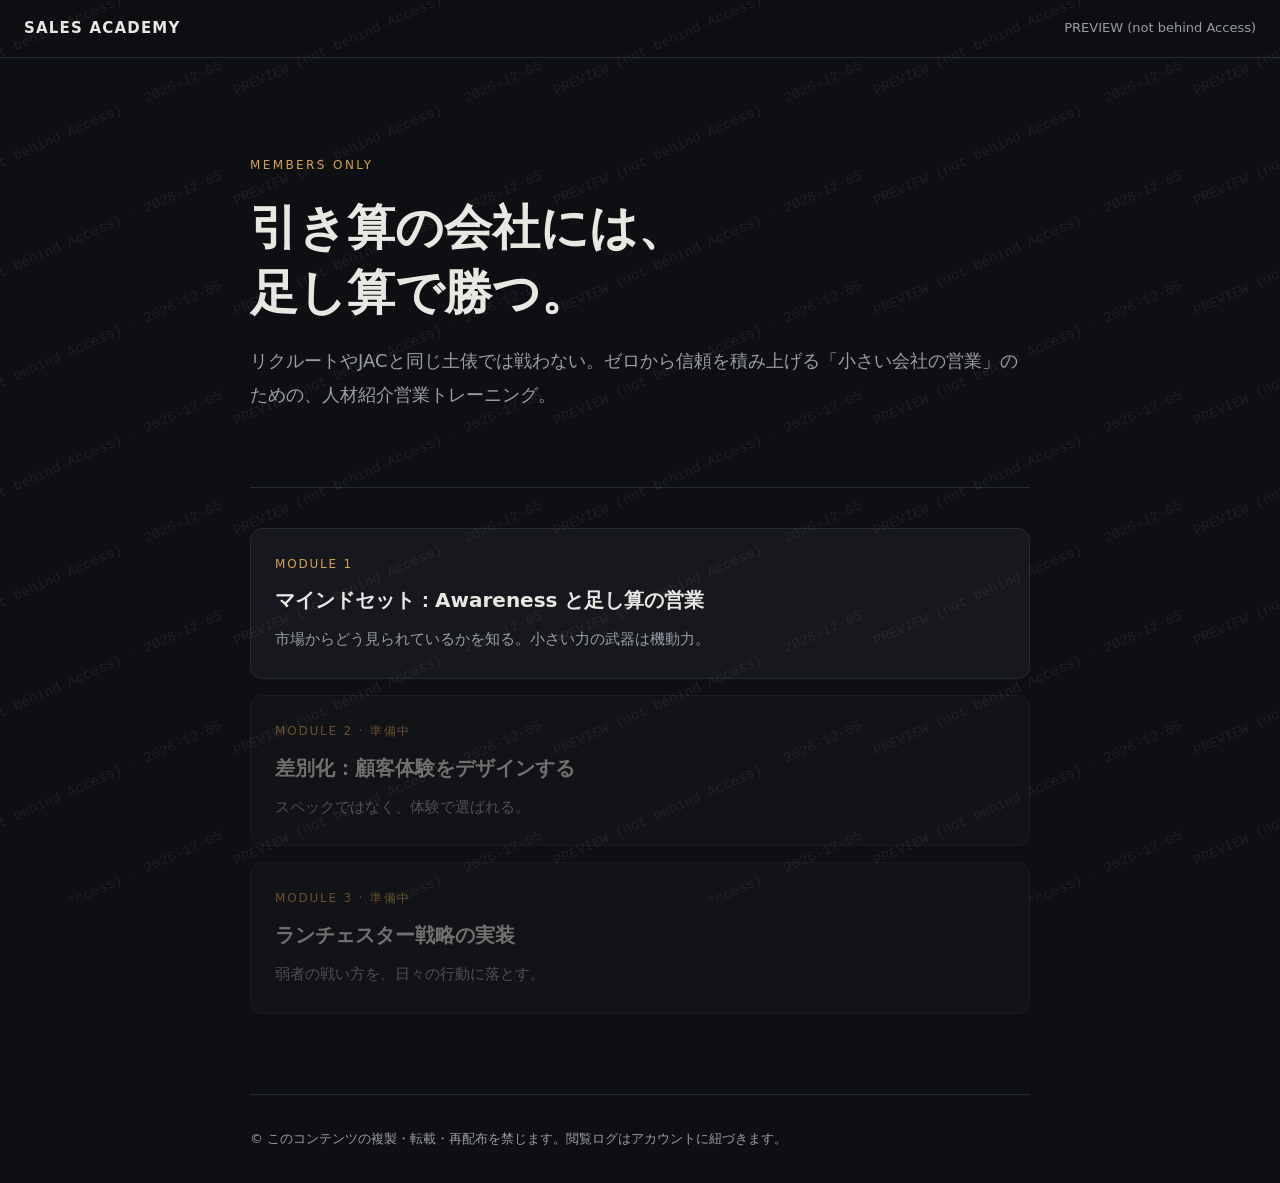
==== index.html @ 24fe83ec "Add files via upload" ====
<!doctype html>
<html lang="ja">
<head>
<meta charset="utf-8">
<meta name="viewport" content="width=device-width,initial-scale=1">
<meta name="robots" content="noindex,nofollow,noarchive">
<title>Sales Academy</title>
<link rel="stylesheet" href="style.css">
</head>
<body>
<header class="top"><span class="brand">SALES ACADEMY</span><span class="who" id="who">…</span></header>
<main class="wrap">
  <section class="hero">
    <div class="eyebrow">Members only</div>
    <h1>引き算の会社には、<br>足し算で勝つ。</h1>
    <p class="lead">リクルートやJACと同じ土俵では戦わない。ゼロから信頼を積み上げる「小さい会社の営業」のための、人材紹介営業トレーニング。</p>
  </section>
  <div class="cards">
    <a class="card" href="module-1.html"><div class="tag">MODULE 1</div><h3>マインドセット：Awareness と足し算の営業</h3><p>市場からどう見られているかを知る。小さい力の武器は機動力。</p></a>
    <a class="card off" href="#"><div class="tag">MODULE 2 · 準備中</div><h3>差別化：顧客体験をデザインする</h3><p>スペックではなく、体験で選ばれる。</p></a>
    <a class="card off" href="#"><div class="tag">MODULE 3 · 準備中</div><h3>ランチェスター戦略の実装</h3><p>弱者の戦い方を、日々の行動に落とす。</p></a>
  </div>
  <footer>© このコンテンツの複製・転載・再配布を禁じます。閲覧ログはアカウントに紐づきます。</footer>
</main>
<script src="guard.js"></script>
</body>
</html>
---- style.css ----
:root{--bg:#0e0f12;--panel:#16181d;--line:#262a32;--text:#e9e7e2;--mute:#9a9da6;--accent:#d4a24c;--accent2:#e8c27a}
*{box-sizing:border-box}
html{scroll-behavior:smooth}
body{margin:0;background:var(--bg);color:var(--text);font-family:"Hiragino Sans","Noto Sans JP","Yu Gothic",system-ui,sans-serif;line-height:1.9;font-size:17px;-webkit-user-select:none;user-select:none;-webkit-touch-callout:none}
a{color:var(--accent2);text-decoration:none}
header.top{position:sticky;top:0;z-index:20;background:rgba(14,15,18,.92);backdrop-filter:blur(8px);border-bottom:1px solid var(--line);display:flex;justify-content:space-between;align-items:center;padding:14px 24px}
header.top .brand{font-weight:700;letter-spacing:.08em;font-size:15px}
header.top .who{color:var(--mute);font-size:13px}
.wrap{max-width:820px;margin:0 auto;padding:0 20px}
.hero{padding:96px 0 56px;border-bottom:1px solid var(--line)}
.eyebrow{color:var(--accent);letter-spacing:.2em;font-size:12px;text-transform:uppercase}
h1{font-size:clamp(30px,5vw,48px);line-height:1.35;margin:.4em 0}
h2{font-size:26px;margin:2.2em 0 .6em;line-height:1.4}
h2 .n{color:var(--accent);font-variant-numeric:tabular-nums;margin-right:.5em}
.lead{color:var(--mute);font-size:18px}
.cards{display:grid;gap:16px;margin:40px 0}
.card{display:block;background:var(--panel);border:1px solid var(--line);border-radius:12px;padding:24px;color:var(--text);transition:.2s}
.card:hover{border-color:var(--accent)}
.card.off{opacity:.45;pointer-events:none}
.card .tag{font-size:12px;color:var(--accent);letter-spacing:.15em}
.card h3{margin:.3em 0;font-size:20px}
.card p{margin:0;color:var(--mute);font-size:15px}
.quote{border-left:3px solid var(--accent);padding:.4em 0 .4em 1.2em;margin:1.6em 0;font-size:20px;font-weight:600}
.compare{display:grid;grid-template-columns:1fr 1fr;gap:12px;margin:1.5em 0}
.compare>div{background:var(--panel);border:1px solid var(--line);border-radius:10px;padding:18px}
.compare h4{margin:0 0 .4em;color:var(--accent2)}
.compare ul{margin:0;padding-left:1.2em;color:var(--mute);font-size:15px}
.ask{background:#1b1d23;border:1px dashed var(--accent);border-radius:10px;padding:18px 22px;margin:1.8em 0}
.ask b{color:var(--accent2);display:block;margin-bottom:.3em;font-size:13px;letter-spacing:.15em}
.ask ol{margin:.2em 0;padding-left:1.3em}
.draft{display:inline-block;font-size:11px;border:1px solid var(--mute);color:var(--mute);border-radius:99px;padding:0 .7em;margin-left:.6em;vertical-align:middle}
nav.toc{position:sticky;top:60px;background:var(--bg);padding:10px 0;border-bottom:1px solid var(--line);font-size:13px;overflow-x:auto;white-space:nowrap}
nav.toc a{margin-right:18px;color:var(--mute)}
footer{border-top:1px solid var(--line);margin-top:80px;padding:32px 0;color:var(--mute);font-size:13px}
#wm{position:fixed;inset:0;z-index:50;pointer-events:none;overflow:hidden}
#wm span{position:absolute;white-space:nowrap;font-size:14px;color:rgba(255,255,255,.07);transform:rotate(-24deg);font-family:monospace}
@media(max-width:640px){.compare{grid-template-columns:1fr}body{font-size:16px}}
@media print{body{display:none!important}}
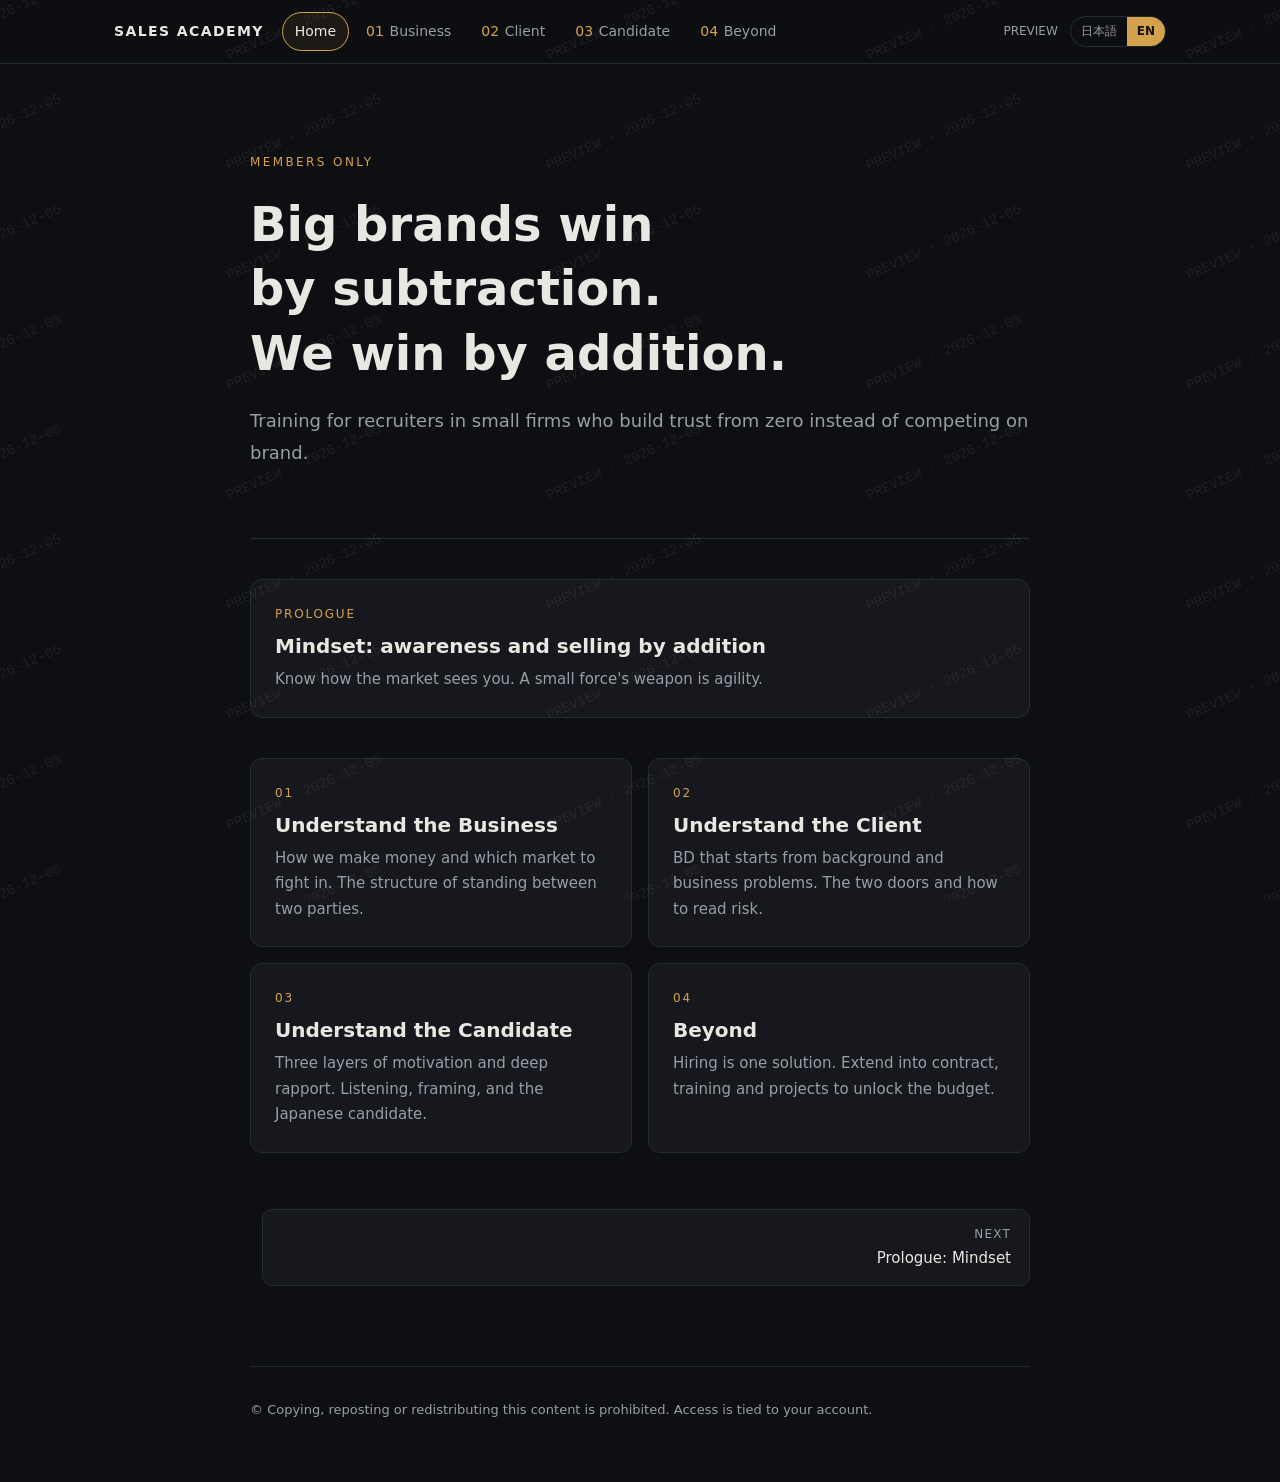
==== commit 32f2d606: "Add files via upload" ====
--- a/index.html
+++ b/index.html
@@ -4,24 +4,29 @@
 <meta charset="utf-8">
 <meta name="viewport" content="width=device-width,initial-scale=1">
 <meta name="robots" content="noindex,nofollow,noarchive">
-<title>Sales Academy</title>
+<title>ホーム | Sales Academy</title>
 <link rel="stylesheet" href="style.css">
 </head>
-<body>
-<header class="top"><span class="brand">SALES ACADEMY</span><span class="who" id="who">…</span></header>
+<body data-t-ja="ホーム | Sales Academy" data-t-en="Home | Sales Academy">
+<header class="top"><div class="row">
+<a class="brand" href="index.html">SALES ACADEMY</a>
+<nav class="tabs"><a href="index.html" class="on"><span class="ja">ホーム</span><span class="en">Home</span></a><a href="business.html"><span class="num">01</span><span class="ja">ビジネス</span><span class="en">Business</span></a><a href="client.html"><span class="num">02</span><span class="ja">クライアント</span><span class="en">Client</span></a><a href="candidate.html"><span class="num">03</span><span class="ja">候補者</span><span class="en">Candidate</span></a><a href="beyond.html"><span class="num">04</span><span class="ja">その先へ</span><span class="en">Beyond</span></a></nav>
+<div class="right"><span class="who" id="who"></span>
+<div class="lang"><button class="langbtn" data-l="ja">日本語</button><button class="langbtn" data-l="en">EN</button></div></div>
+</div><div id="bar"></div></header>
 <main class="wrap">
-  <section class="hero">
-    <div class="eyebrow">Members only</div>
-    <h1>引き算の会社には、<br>足し算で勝つ。</h1>
-    <p class="lead">リクルートやJACと同じ土俵では戦わない。ゼロから信頼を積み上げる「小さい会社の営業」のための、人材紹介営業トレーニング。</p>
-  </section>
-  <div class="cards">
-    <a class="card" href="module-1.html"><div class="tag">MODULE 1</div><h3>マインドセット：Awareness と足し算の営業</h3><p>市場からどう見られているかを知る。小さい力の武器は機動力。</p></a>
-    <a class="card off" href="#"><div class="tag">MODULE 2 · 準備中</div><h3>差別化：顧客体験をデザインする</h3><p>スペックではなく、体験で選ばれる。</p></a>
-    <a class="card off" href="#"><div class="tag">MODULE 3 · 準備中</div><h3>ランチェスター戦略の実装</h3><p>弱者の戦い方を、日々の行動に落とす。</p></a>
-  </div>
-  <footer>© このコンテンツの複製・転載・再配布を禁じます。閲覧ログはアカウントに紐づきます。</footer>
+<section class="hero reveal"><div class="eyebrow">MEMBERS ONLY</div><h1><span class="ja">引き算の会社には、<br>足し算で勝つ。</span><span class="en">Big brands win by subtraction.<br>We win by addition.</span></h1><p class="lead"><span class="ja">リクルートやJACと同じ土俵では戦わない。ゼロから信頼を積み上げる、小さい会社のための人材紹介営業トレーニング。</span><span class="en">Training for recruiters in small firms who build trust from zero instead of competing on brand.</span></p></section><div class="cards reveal">
+<a class="card" href="module-1.html"><div class="tag">PROLOGUE</div><h3><span class="ja">マインドセット：Awarenessと足し算の営業</span><span class="en">Mindset: awareness and selling by addition</span></h3><p><span class="ja">市場が自分をどう見ているかを知る。小さい力の武器は機動力。</span><span class="en">Know how the market sees you. A small force's weapon is agility.</span></p></a>
+</div>
+<div class="cards two">
+<a class="card reveal" href="business.html"><div class="tag">01</div><h3><span class="ja">ビジネスを理解する</span><span class="en">Understand the Business</span></h3><p><span class="ja">何で稼ぎ、どの市場で戦うか。クライアントと候補者の間に立つ商売の構造。</span><span class="en">How we make money and which market to fight in. The structure of standing between two parties.</span></p></a>
+<a class="card reveal" href="client.html"><div class="tag">02</div><h3><span class="ja">クライアントを理解する</span><span class="en">Understand the Client</span></h3><p><span class="ja">背景と事業課題から入るBD。2つの窓口と、リスクの見方。</span><span class="en">BD that starts from background and business problems. The two doors and how to read risk.</span></p></a>
+<a class="card reveal" href="candidate.html"><div class="tag">03</div><h3><span class="ja">候補者を理解する</span><span class="en">Understand the Candidate</span></h3><p><span class="ja">3層の動機と深い関係づくり。聴き方、フレーミング、日本人候補者の特殊事情。</span><span class="en">Three layers of motivation and deep rapport. Listening, framing, and the Japanese candidate.</span></p></a>
+<a class="card reveal" href="beyond.html"><div class="tag">04</div><h3><span class="ja">その先へ</span><span class="en">Beyond</span></h3><p><span class="ja">採用は解決策のひとつ。コントラクト、育成、プロジェクトまで広げて予算を引き出す。</span><span class="en">Hiring is one solution. Extend into contract, training and projects to unlock the budget.</span></p></a>
+</div><div class="pager"><span></span><a class="next" href="module-1.html"><small><span class="ja">次へ</span><span class="en">NEXT</span></small><span class="ja">プロローグ：マインドセット</span><span class="en">Prologue: Mindset</span></a></div>
+<footer><span class="ja">© このコンテンツの複製・転載・再配布を禁じます。閲覧ログはアカウントに紐づきます。</span><span class="en">© Copying, reposting or redistributing this content is prohibited. Access is tied to your account.</span></footer>
 </main>
+<script src="app.js"></script>
 <script src="guard.js"></script>
 </body>
 </html>
--- a/style.css
+++ b/style.css
@@ -1,38 +1,114 @@
-:root{--bg:#0e0f12;--panel:#16181d;--line:#262a32;--text:#e9e7e2;--mute:#9a9da6;--accent:#d4a24c;--accent2:#e8c27a}
+:root{--bg:#0e0f12;--panel:#16181d;--panel2:#1b1d23;--line:#262a32;--text:#e9e7e2;--mute:#9a9da6;--accent:#d4a24c;--accent2:#e8c27a}
 *{box-sizing:border-box}
 html{scroll-behavior:smooth}
+html[lang="ja"] .en{display:none!important}
+html[lang="en"] .ja{display:none!important}
 body{margin:0;background:var(--bg);color:var(--text);font-family:"Hiragino Sans","Noto Sans JP","Yu Gothic",system-ui,sans-serif;line-height:1.9;font-size:17px;-webkit-user-select:none;user-select:none;-webkit-touch-callout:none}
+html[lang="en"] body{line-height:1.75}
 a{color:var(--accent2);text-decoration:none}
-header.top{position:sticky;top:0;z-index:20;background:rgba(14,15,18,.92);backdrop-filter:blur(8px);border-bottom:1px solid var(--line);display:flex;justify-content:space-between;align-items:center;padding:14px 24px}
-header.top .brand{font-weight:700;letter-spacing:.08em;font-size:15px}
-header.top .who{color:var(--mute);font-size:13px}
+strong{color:var(--accent2);font-weight:700}
+
+/* header */
+header.top{position:sticky;top:0;z-index:30;background:rgba(14,15,18,.94);backdrop-filter:blur(8px);border-bottom:1px solid var(--line)}
+header.top .row{display:flex;align-items:center;gap:18px;padding:12px 24px;max-width:1100px;margin:0 auto}
+.brand{font-weight:700;letter-spacing:.1em;font-size:14px;color:var(--text);white-space:nowrap}
+nav.tabs{display:flex;gap:4px;overflow-x:auto;flex:1;scrollbar-width:none}
+nav.tabs::-webkit-scrollbar{display:none}
+nav.tabs a{color:var(--mute);font-size:14px;padding:6px 12px;border-radius:99px;white-space:nowrap;border:1px solid transparent}
+nav.tabs a .num{color:var(--accent);margin-right:.4em;font-variant-numeric:tabular-nums}
+nav.tabs a:hover{color:var(--text)}
+nav.tabs a.on{color:var(--text);border-color:var(--accent);background:rgba(212,162,76,.08)}
+.right{display:flex;align-items:center;gap:12px}
+.who{color:var(--mute);font-size:12px;max-width:180px;overflow:hidden;text-overflow:ellipsis;white-space:nowrap}
+.lang{display:flex;border:1px solid var(--line);border-radius:99px;overflow:hidden}
+.langbtn{background:none;border:0;color:var(--mute);font:inherit;font-size:12px;padding:4px 10px;cursor:pointer}
+.langbtn.on{background:var(--accent);color:#14110a;font-weight:700}
+#bar{position:absolute;left:0;bottom:-1px;height:2px;width:0;background:var(--accent)}
+
+/* layout */
 .wrap{max-width:820px;margin:0 auto;padding:0 20px}
-.hero{padding:96px 0 56px;border-bottom:1px solid var(--line)}
+.hero{padding:88px 0 52px;border-bottom:1px solid var(--line)}
 .eyebrow{color:var(--accent);letter-spacing:.2em;font-size:12px;text-transform:uppercase}
-h1{font-size:clamp(30px,5vw,48px);line-height:1.35;margin:.4em 0}
-h2{font-size:26px;margin:2.2em 0 .6em;line-height:1.4}
+h1{font-size:clamp(26px,5vw,48px);line-height:1.35;margin:.4em 0;text-wrap:balance}
+h2{font-size:26px;margin:2.6em 0 .6em;line-height:1.4;text-wrap:balance}
 h2 .n{color:var(--accent);font-variant-numeric:tabular-nums;margin-right:.5em}
 .lead{color:var(--mute);font-size:18px}
 .cards{display:grid;gap:16px;margin:40px 0}
+.cards.two{grid-template-columns:1fr 1fr}
 .card{display:block;background:var(--panel);border:1px solid var(--line);border-radius:12px;padding:24px;color:var(--text);transition:.2s}
-.card:hover{border-color:var(--accent)}
-.card.off{opacity:.45;pointer-events:none}
+a.card:hover{border-color:var(--accent);transform:translateY(-2px)}
 .card .tag{font-size:12px;color:var(--accent);letter-spacing:.15em}
-.card h3{margin:.3em 0;font-size:20px}
-.card p{margin:0;color:var(--mute);font-size:15px}
-.quote{border-left:3px solid var(--accent);padding:.4em 0 .4em 1.2em;margin:1.6em 0;font-size:20px;font-weight:600}
+.card h3{margin:.3em 0;font-size:20px;line-height:1.5}
+.card p{margin:0;color:var(--mute);font-size:15px;line-height:1.7}
+.quote{border-left:3px solid var(--accent);padding:.4em 0 .4em 1.2em;margin:1.6em 0;font-size:21px;font-weight:600;line-height:1.6}
 .compare{display:grid;grid-template-columns:1fr 1fr;gap:12px;margin:1.5em 0}
+.compare.three{grid-template-columns:repeat(3,1fr)}
 .compare>div{background:var(--panel);border:1px solid var(--line);border-radius:10px;padding:18px}
-.compare h4{margin:0 0 .4em;color:var(--accent2)}
-.compare ul{margin:0;padding-left:1.2em;color:var(--mute);font-size:15px}
-.ask{background:#1b1d23;border:1px dashed var(--accent);border-radius:10px;padding:18px 22px;margin:1.8em 0}
+.compare h4{margin:0 0 .4em;color:var(--accent2);font-size:16px;line-height:1.5}
+.compare ul{margin:0;padding-left:1.2em;color:var(--mute);font-size:15px;line-height:1.75}
+.compare p{margin:0;color:var(--mute);font-size:15px;line-height:1.75}
+.ask{background:var(--panel2);border:1px dashed var(--accent);border-radius:10px;padding:18px 22px;margin:2em 0}
 .ask b{color:var(--accent2);display:block;margin-bottom:.3em;font-size:13px;letter-spacing:.15em}
 .ask ol{margin:.2em 0;padding-left:1.3em}
-.draft{display:inline-block;font-size:11px;border:1px solid var(--mute);color:var(--mute);border-radius:99px;padding:0 .7em;margin-left:.6em;vertical-align:middle}
-nav.toc{position:sticky;top:60px;background:var(--bg);padding:10px 0;border-bottom:1px solid var(--line);font-size:13px;overflow-x:auto;white-space:nowrap}
-nav.toc a{margin-right:18px;color:var(--mute)}
-footer{border-top:1px solid var(--line);margin-top:80px;padding:32px 0;color:var(--mute);font-size:13px}
+.draft{display:inline-block;font-size:11px;border:1px solid var(--mute);color:var(--mute);border-radius:99px;padding:0 .7em;margin-left:.6em;vertical-align:middle;letter-spacing:.1em}
+.note{color:var(--mute);font-size:14px}
+.tiles{display:grid;grid-template-columns:repeat(4,1fr);gap:10px;margin:1.6em 0}
+.tile{background:var(--panel);border:1px solid var(--line);border-radius:10px;padding:14px;font-size:14px;line-height:1.6}
+.tile b{display:block;color:var(--accent2);font-size:15px;margin-bottom:.2em}
+.tile span.s{color:var(--mute)}
+.flow{display:grid;grid-template-columns:repeat(3,1fr);gap:14px;margin:1.8em 0;counter-reset:f}
+.flow>div{background:var(--panel);border:1px solid var(--line);border-radius:10px;padding:18px 16px;position:relative;font-size:15px;line-height:1.7}
+.flow>div::before{counter-increment:f;content:counter(f);display:block;color:var(--accent);font-size:28px;font-weight:700;line-height:1;margin-bottom:.4em}
+.flow>div b{display:block;color:var(--accent2);margin-bottom:.2em}
+.flow>div span.s{color:var(--mute)}
+table.t{width:100%;border-collapse:collapse;margin:1.6em 0;font-size:14.5px;line-height:1.7}
+table.t th,table.t td{border-bottom:1px solid var(--line);padding:10px 8px;text-align:left;vertical-align:top}
+table.t th{color:var(--accent2);font-weight:600;font-size:13px;letter-spacing:.05em}
+footer{border-top:1px solid var(--line);margin-top:80px;padding:32px 0 60px;color:var(--mute);font-size:13px}
+.pager{display:flex;justify-content:space-between;gap:12px;margin-top:56px}
+.pager a{flex:1;background:var(--panel);border:1px solid var(--line);border-radius:10px;padding:14px 18px;color:var(--text);font-size:15px}
+.pager a:hover{border-color:var(--accent)}
+.pager a small{display:block;color:var(--mute);font-size:12px;letter-spacing:.1em}
+.pager a.next{text-align:right}
+
+/* figures + reveal */
+figure{margin:2em 0;background:var(--panel);border:1px solid var(--line);border-radius:14px;padding:14px 10px 8px}
+figure svg{width:100%;height:auto;display:block}
+figcaption{color:var(--mute);font-size:12.5px;text-align:center;padding:4px 10px 10px}
+svg text{fill:var(--text);font-size:13px;font-family:inherit;white-space:pre}
+svg text.mute{fill:var(--mute)}
+svg text.acc{fill:var(--accent2)}
+svg text.b{font-weight:700}
+svg text.h{font-size:15px;font-weight:700}
+svg .box{fill:var(--panel2);stroke:var(--line);stroke-width:1.2}
+svg .box.acc{stroke:var(--accent);stroke-width:1.6}
+svg .ln{stroke:var(--accent);stroke-width:1.6;fill:none}
+svg .dash{stroke:var(--mute);stroke-width:1;stroke-dasharray:5 5;fill:none}
+svg .dot{fill:var(--accent)}
+svg .dot.off{fill:none;stroke:var(--mute);stroke-width:1.2}
+svg marker path{fill:var(--accent)}
+.js .reveal{opacity:0;transform:translateY(18px);transition:opacity .7s ease,transform .7s ease}
+.js .reveal.in{opacity:1;transform:none}
+.js figure .step{opacity:0;transition:opacity .7s ease}
+.js figure.in .step{opacity:1}
+
 #wm{position:fixed;inset:0;z-index:50;pointer-events:none;overflow:hidden}
 #wm span{position:absolute;white-space:nowrap;font-size:14px;color:rgba(255,255,255,.07);transform:rotate(-24deg);font-family:monospace}
-@media(max-width:640px){.compare{grid-template-columns:1fr}body{font-size:16px}}
+
+@media(max-width:760px){
+  table.t{display:block;overflow-x:auto;-webkit-overflow-scrolling:touch}
+  table.t th,table.t td{min-width:150px}
+  .compare,.compare.three,.cards.two,.flow{grid-template-columns:1fr}
+  .tiles{grid-template-columns:1fr 1fr}
+  body{font-size:16px}
+  header.top .row{flex-wrap:wrap;gap:8px;padding:10px 14px}
+  nav.tabs{order:3;flex-basis:100%}
+  .who{display:none}
+  figure{padding:10px 4px 4px}
+  svg text{font-size:12.5px}
+}
 @media print{body{display:none!important}}
+.sources{border-top:1px solid var(--line);margin:3em 0 0;padding-top:14px;font-size:13px;color:var(--mute);line-height:1.7}
+.sources b{display:block;letter-spacing:.15em;font-size:12px;margin-bottom:.3em}
+.sources ul{margin:0;padding-left:1.2em}
+.sources a{text-decoration:underline;text-underline-offset:2px;word-break:break-all}
